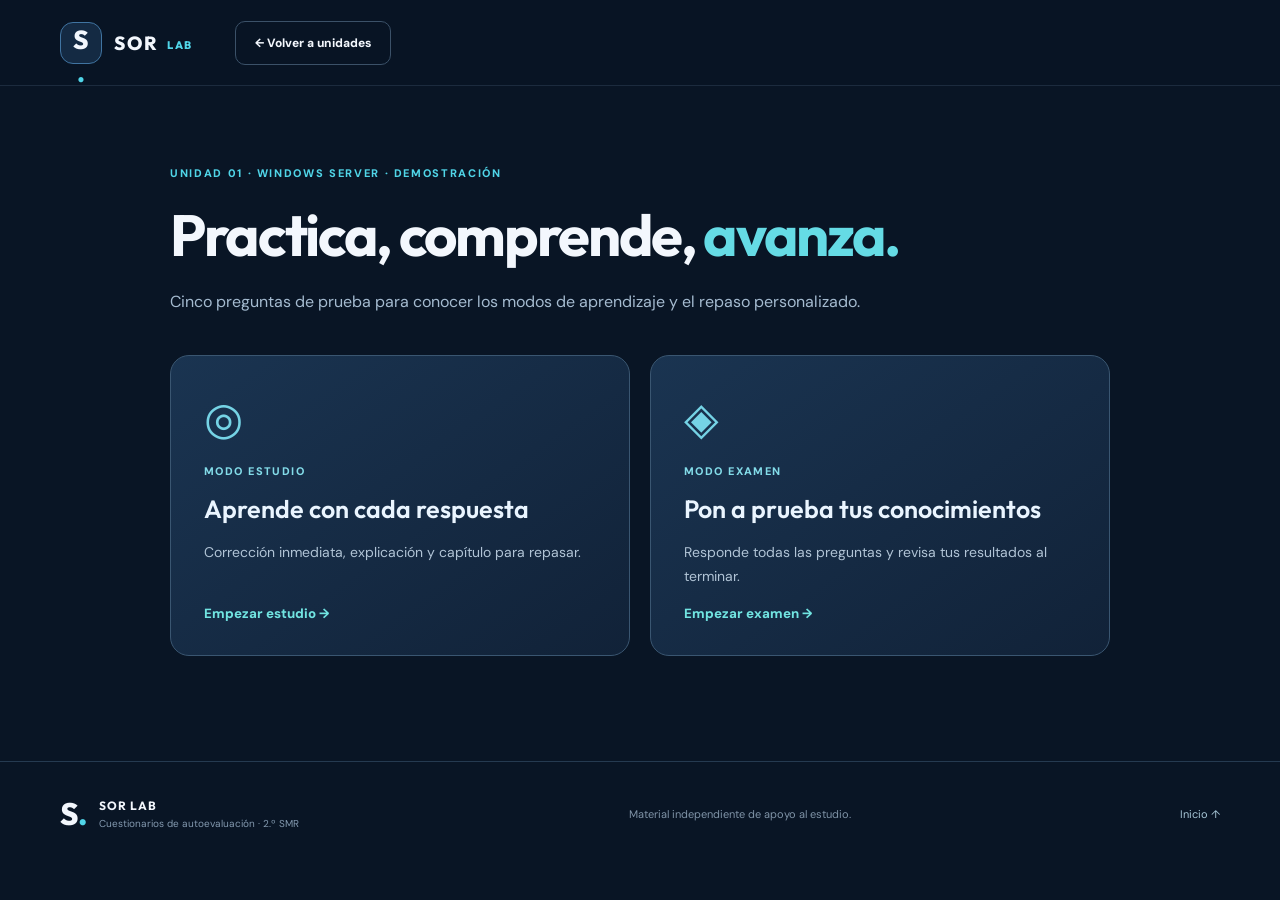
==== quiz.html @ ac34391c "creating demo question for testing" ====
<!doctype html><html lang="es"><head><meta charset="utf-8"><meta name="viewport" content="width=device-width,initial-scale=1"><meta name="theme-color" content="#091525"><title>UT1 · Cuestionario | SOR LAB</title><link rel="stylesheet" href="css/styles.css"><link rel="stylesheet" href="css/quiz.css"><script src="js/quiz.js" defer></script></head><body>
<header class="site-header"><div class="shell nav"><a class="brand" href="index.html"><span class="brand-mark">S<span class="brand-dot">.</span></span><span class="brand-copy">SOR <small>LAB</small></span></a><a class="nav-cta" href="index.html#unidades">← Volver a unidades</a></div></header>
<main class="shell quiz-shell"><span class="section-kicker">UNIDAD 01 · WINDOWS SERVER · DEMOSTRACIÓN</span><h1>Practica, comprende, <span>avanza.</span></h1><p class="quiz-intro">Cinco preguntas de prueba para conocer los modos de aprendizaje y el repaso personalizado.</p>
<section id="modes" class="mode-grid"><button class="mode-card" data-mode="study"><span class="mode-symbol">◎</span><small>MODO ESTUDIO</small><strong>Aprende con cada respuesta</strong><span>Corrección inmediata, explicación y capítulo para repasar.</span><em>Empezar estudio →</em></button><button class="mode-card" data-mode="exam"><span class="mode-symbol">◈</span><small>MODO EXAMEN</small><strong>Pon a prueba tus conocimientos</strong><span>Responde todas las preguntas y revisa tus resultados al terminar.</span><em>Empezar examen →</em></button></section>
<section id="play" class="quiz-panel hidden" aria-live="polite"><div class="quiz-meta"><span id="mode-label"></span><span id="counter"></span></div><div class="progress" id="progress" role="progressbar" aria-label="Progreso" aria-valuemin="0" aria-valuemax="100" aria-valuenow="0"><span id="bar"></span></div><p id="topic" class="section-kicker"></p><h2 id="question"></h2><div id="options" class="options"></div><div id="feedback" class="feedback hidden" aria-live="polite"></div><div class="quiz-actions"><button class="button button-ghost" id="exit">Salir</button><button class="button button-primary" id="next" disabled>Comprobar respuesta</button></div></section>
<section id="results" class="quiz-panel hidden"><span class="section-kicker">TU RESULTADO · UT1</span><h2 id="result-title"></h2><p class="score" id="score"></p><p id="summary"></p><h3>Tu mapa de repaso</h3><div id="chapters"></div><h3>Revisión de respuestas</h3><div id="review"></div><div class="quiz-actions"><button class="button button-ghost" id="retry">Repasar mis errores</button><button class="button button-primary" id="again">Nuevo intento →</button></div><p class="privacy">Tus respuestas no se envían a ningún servidor.</p></section>
<div id="error" class="error hidden" role="alert"></div></main>
<footer class="site-footer"><div class="shell footer-inner"><div class="footer-brand"><span class="footer-logo">S<span>.</span></span><div><strong>SOR LAB</strong><small>Cuestionarios de autoevaluación · 2.º SMR</small></div></div><p>Material independiente de apoyo al estudio.</p><a href="index.html">Inicio ↑</a></div></footer></body></html>
---- css/styles.css ----
@import url('https://fonts.googleapis.com/css2?family=DM+Sans:wght@400;500;600;700;800&family=Outfit:wght@400;500;600;700;800&display=swap');
:root{color-scheme:dark;--bg:#091525;--panel:#101f32;--panel2:#12243a;--line:#263a50;--text:#f3f7fd;--muted:#a1b1c5;--cyan:#50d5e8;--blue:#5086ff;--radius:20px}*{box-sizing:border-box}html{scroll-behavior:smooth}body{margin:0;background:var(--bg);color:var(--text);font-family:'DM Sans',system-ui,sans-serif;overflow-x:hidden}a{color:inherit;text-decoration:none}button,a{-webkit-tap-highlight-color:transparent}a:focus-visible{outline:3px solid var(--cyan);outline-offset:5px}.shell{width:min(1160px,calc(100% - 64px));margin-inline:auto}.ambient{position:absolute;z-index:-1;pointer-events:none;filter:blur(95px);border-radius:50%;opacity:.23}.ambient-one{width:650px;height:520px;top:30px;right:-250px;background:#1e4ca0}.ambient-two{width:440px;height:300px;top:460px;left:-260px;background:#147e90}.site-header{border-bottom:1px solid #1c2b3e;background:#091525df;backdrop-filter:blur(14px);position:relative;z-index:5}.nav{height:85px;display:flex;align-items:center;gap:42px}.brand{display:flex;align-items:center;gap:12px}.brand-mark{display:grid;place-items:center;width:42px;height:42px;border:1px solid #4074a1;border-radius:13px;background:#142a43;font:800 26px Outfit}.brand-dot,.heading-dot,.footer-logo span{color:var(--cyan)}.brand-copy{font:800 19px Outfit;letter-spacing:.1em}.brand-copy small{color:var(--cyan);font-size:11px;vertical-align:middle;margin-left:2px}.nav-links{display:flex;gap:33px;margin-left:auto}.nav-links a{color:#c0ccda;font-size:13px;font-weight:700}.nav-links a:hover{color:white}.nav-cta{padding:13px 19px;border:1px solid #3b5168;border-radius:10px;font-size:12px;font-weight:800;white-space:nowrap}.nav-cta span{color:var(--cyan);margin-left:9px}.hero{min-height:605px;display:grid;grid-template-columns:1fr 1fr;gap:38px;align-items:center;padding-top:65px;padding-bottom:73px}.eyebrow,.section-kicker{color:var(--cyan);font-size:11px;font-weight:800;letter-spacing:.15em}.eyebrow{display:flex;align-items:center;gap:10px;white-space:nowrap}.pulse{width:7px;height:7px;border-radius:50%;background:#64d7ca;box-shadow:0 0 0 5px #64d7ca18}.eyebrow-line{width:25px;height:1px;background:#4a637c}h1,h2,h3,p{margin-top:0}.hero h1{font:700 clamp(43px,4.3vw,63px)/1.13 Outfit,sans-serif;letter-spacing:-.045em;margin:25px 0 23px}.hero h1 span{background:linear-gradient(95deg,#73b9ff,#52e4df);background-clip:text;-webkit-background-clip:text;color:transparent}.hero-description{max-width:510px;color:#b0bfd0;font-size:16px;line-height:1.85}.hero-description strong{color:#e5f1fc;font-weight:700}.hero-actions{display:flex;flex-wrap:wrap;gap:13px;margin-top:31px}.button{display:inline-flex;align-items:center;justify-content:center;gap:20px;padding:15px 22px;border-radius:10px;font-size:13px;font-weight:800;transition:transform .2s,background .2s}.button:hover{transform:translateY(-3px)}.button-primary{background:linear-gradient(120deg,#5d95ff,#48c9e1);color:#07172a;box-shadow:0 12px 35px #357dc028}.button-ghost{border:1px solid #385068;color:#e7eff8}.hero-note{margin-top:25px;font-size:12px;color:#8fa5ba;display:flex;align-items:center;gap:8px}.note-icon{color:#60ddca}.hero-visual{height:440px;position:relative;display:grid;place-items:center}.orbit{position:absolute;border:1px solid #24415b;border-radius:50%;width:465px;height:465px;opacity:.55}.orbit-two{width:370px;height:370px;opacity:.5}.preview-card{width:min(405px,95%);background:#14263b;border:1px solid #35516a;border-radius:18px;box-shadow:0 30px 90px #020b18a8;transform:rotate(2deg);overflow:hidden;z-index:1}.preview-head{height:46px;border-bottom:1px solid #2b4257;display:flex;align-items:center;justify-content:space-between;padding:0 18px;font-size:9px;letter-spacing:.1em;font-weight:800;color:#a8bbcf}.preview-dots{display:flex;gap:5px}.preview-dots i{width:7px;height:7px;border-radius:50%;background:#54738d}.preview-dots i:first-child{background:#f27b7d}.preview-dots i:nth-child(2){background:#f3c16c}.preview-dots i:nth-child(3){background:#6fd5bb}.preview-symbol{font-size:17px;color:#79a9ca}.preview-content{padding:28px}.preview-meta{display:flex;justify-content:space-between;color:#79dce5;font-size:10px;letter-spacing:.1em;font-weight:800}.preview-meta span:last-child{color:#849db5}.preview-progress{height:5px;background:#284258;border-radius:10px;margin:15px 0 27px}.preview-progress span{display:block;width:23%;height:100%;border-radius:10px;background:#62cfe6}.preview-content h2{font:600 23px/1.38 Outfit;margin-bottom:24px;letter-spacing:-.025em}.preview-answer{display:flex;align-items:center;gap:13px;background:#1b3148;border:1px solid #35506a;border-radius:10px;padding:13px 12px;margin-top:10px;font-size:11px;font-weight:700;color:#c1d1e0}.answer-letter{border:1px solid #4b6680;border-radius:6px;width:26px;height:26px;display:grid;place-items:center;flex-shrink:0}.preview-answer.chosen{border-color:#4bd6be;background:#153c47;color:#e6fff9}.chosen .answer-letter{border-color:#4bd6be;color:#7af0d7}.answer-check{margin-left:auto;color:#72e7d2;font-size:17px}.floating-tag{position:absolute;z-index:2;background:#203b54;border:1px solid #46647e;padding:13px 16px;border-radius:10px;box-shadow:0 10px 25px #0005;font-size:10px;letter-spacing:.08em;font-weight:800}.floating-tag-top{top:10px;right:-10px;transform:rotate(5deg)}.floating-tag-bottom{bottom:5px;left:3px;transform:rotate(-6deg)}.tag-spark{color:#74dbe5;font-size:18px;margin-right:8px}.tag-check{color:#77ebca;font-size:18px;margin-right:8px}.stats-band{background:#0e1d30;border-block:1px solid #23374b}.stats-grid{display:grid;grid-template-columns:repeat(3,1fr);padding:25px 0;position:relative}.stats-grid>div{display:flex;align-items:center;gap:18px;justify-content:center;border-right:1px solid #2b4157}.stats-grid>div:last-of-type{border:0}.stats-grid strong{font:700 29px Outfit;color:#eaf4ff}.stats-grid span{font-size:12px;color:#a1b4c8}.stats-grid>p{position:absolute;bottom:-25px;right:0;font-size:10px;color:#6c8298}.units-section{padding-top:113px;padding-bottom:100px;scroll-margin-top:30px}.section-top{display:flex;justify-content:space-between;align-items:end;gap:30px;margin-bottom:38px}.section-top h2,.method-heading h2{font:700 clamp(34px,3.4vw,48px)/1.2 Outfit;letter-spacing:-.04em;margin:12px 0}.section-top p,.method-heading p{color:#a5b7ca;line-height:1.7;font-size:14px;max-width:570px;margin:0}.section-count{font-size:11px;letter-spacing:.1em;color:#6c8aa5;white-space:nowrap;margin-bottom:8px}.units-grid{display:grid;grid-template-columns:repeat(3,minmax(0,1fr));gap:18px}.unit-card{min-height:320px;padding:26px;border:1px solid #293d53;border-radius:17px;background:linear-gradient(150deg,#14243a,#0f1d30);display:flex;flex-direction:column;transition:border-color .2s,transform .2s}.unit-card:hover{border-color:#49728f;transform:translateY(-4px)}.unit-card.featured{background:linear-gradient(155deg,#1b3455,#10233b);border-color:#4d7ba3}.unit-card-top{display:flex;align-items:center;justify-content:space-between;gap:8px}.unit-index{font-size:10px;letter-spacing:.12em;font-weight:800;color:#8fb0cd}.status{font-size:9px;font-weight:800;letter-spacing:.05em;color:#8da3b9;background:#22364b;padding:7px 9px;border-radius:5px;white-space:nowrap}.status-design{color:#7edfe7;background:#17434e}.unit-icon{width:49px;height:49px;border-radius:12px;display:grid;place-items:center;font-size:26px;margin-top:27px;margin-bottom:20px}.icon-blue{background:#234c83;color:#7eb9ff}.icon-purple{background:#39305d;color:#baa2ff}.icon-mint{background:#1a4a4b;color:#7be1ce}.icon-orange{background:#5a3b2a;color:#ffc18c}.icon-pink{background:#542f4d;color:#ffaddb}.unit-card h3{font:600 25px/1.17 Outfit;letter-spacing:-.02em;margin-bottom:12px}.unit-card p{color:#9eb0c3;font-size:12px;line-height:1.65;margin-bottom:20px}.card-bottom{margin-top:auto;padding-top:18px;border-top:1px solid #2d4056;display:flex;justify-content:space-between;align-items:center;color:#83a3bd;font-size:11px}.card-arrow{display:grid;place-items:center;width:30px;height:30px;border:1px solid #4e7693;border-radius:8px;color:#70d7e4;font-size:18px}.card-arrow.muted{opacity:.45}.availability-note{font-size:12px;color:#829bb1;margin:22px 0 0}.availability-note span{color:#63c5d7;margin-right:5px}.method-section{background:#0e1e31;border-block:1px solid #22364c;padding:94px 0;scroll-margin-top:30px}.method-heading{text-align:center}.method-heading h2 em{font-style:normal;color:#65cddf}.method-heading p{margin:0 auto}.method-grid{display:grid;grid-template-columns:repeat(2,minmax(0,1fr));gap:22px;margin-top:44px}.method-card{background:#13263b;border:1px solid #30465b;border-radius:19px;padding:34px 38px;position:relative;overflow:hidden}.method-number{color:#79b9d4;font-size:10px;letter-spacing:.12em;font-weight:800}.method-illustration{font:700 65px Outfit;position:absolute;right:40px;top:25px;opacity:.7}.study{color:#60cde5}.exam{color:#9b9aff}.method-card h3{font:600 27px Outfit;margin:80px 0 12px;letter-spacing:-.02em}.method-card p{color:#a9bbcc;line-height:1.7;font-size:13px;max-width:420px}.method-pill{display:inline-block;border:1px solid #3d6078;border-radius:30px;padding:8px 13px;font-size:10px;color:#b8d5e6;margin-top:10px}.method-disclaimer{text-align:center;color:#7990a6;font-size:11px;margin:23px 0 0}.closing{padding-top:85px;padding-bottom:90px}.closing-inner{text-align:center;background:linear-gradient(115deg,#173554,#143e4a);border:1px solid #346379;border-radius:22px;padding:60px 24px;position:relative;overflow:hidden}.closing-glow{position:absolute;width:350px;height:200px;background:#3788bb44;filter:blur(70px);right:0;top:-60px}.closing-inner>*:not(.closing-glow){position:relative}.closing h2{font:700 clamp(30px,3.2vw,43px)/1.25 Outfit;letter-spacing:-.035em;margin:15px 0 27px}.closing h2 span{color:#8be0e8}.site-footer{border-top:1px solid #253a50;padding:32px 0}.footer-inner{display:flex;align-items:center;justify-content:space-between;gap:25px}.footer-brand{display:flex;align-items:center;gap:12px}.footer-logo{font:800 31px Outfit}.footer-brand strong{display:block;font:700 12px Outfit;letter-spacing:.08em}.footer-brand small{display:block;color:#849ab0;font-size:10px;margin-top:4px}.footer-inner>p{color:#7f93a7;font-size:11px;margin:0;max-width:380px}.footer-inner>a{font-size:11px;color:#a7c6d7;white-space:nowrap}@media(max-width:950px){.hero{grid-template-columns:1fr;padding-top:70px}.hero-copy{text-align:center}.eyebrow,.hero-actions,.hero-note{justify-content:center}.hero-description{margin-inline:auto}.hero-visual{margin-top:10px}.units-grid{grid-template-columns:repeat(2,minmax(0,1fr))}.nav-links{display:none}.nav-cta{margin-left:auto}.stats-grid>div{gap:10px}}@media(max-width:600px){.shell{width:min(100% - 34px,1160px)}.nav{height:72px}.nav-cta{padding:11px;font-size:11px}.brand-copy{font-size:16px}.hero{padding-top:60px;padding-bottom:55px;gap:0}.hero h1{font-size:43px}.hero-description{font-size:14px}.eyebrow{font-size:9px;gap:6px}.hero-visual{height:380px}.preview-card{width:94%}.preview-content{padding:19px}.preview-content h2{font-size:20px}.floating-tag-top{right:0;top:2px}.floating-tag-bottom{left:0;bottom:3px}.orbit{width:340px;height:340px}.orbit-two{width:270px;height:270px}.stats-grid{grid-template-columns:repeat(3,1fr);gap:5px}.stats-grid>div{flex-direction:column;gap:5px;text-align:center}.stats-grid strong{font-size:23px}.stats-grid span{font-size:10px}.units-section{padding-top:85px;padding-bottom:65px}.section-top{align-items:start}.section-count{display:none}.units-grid,.method-grid{grid-template-columns:1fr}.unit-card{min-height:300px}.method-section{padding:70px 0}.method-card{padding:27px}.method-card h3{margin-top:65px}.closing{padding-block:60px}.closing-inner{padding:45px 17px}.footer-inner{flex-direction:column;text-align:center}.footer-brand{text-align:left}}
@media(prefers-reduced-motion:reduce){html{scroll-behavior:auto}*,*::before,*::after{transition:none!important}}
---- css/quiz.css ----
.hidden{display:none!important}.quiz-shell{max-width:940px;padding-top:75px;padding-bottom:100px;min-height:75vh}.quiz-shell h1{font:700 clamp(36px,5vw,58px)/1.14 Outfit,sans-serif;letter-spacing:-.04em;margin:20px 0}.quiz-shell h1 span{color:#65dbe5}.quiz-intro{color:#a5bbd0;line-height:1.8;margin-bottom:38px}.mode-grid{display:grid;grid-template-columns:repeat(2,1fr);gap:20px}.mode-card{background:linear-gradient(145deg,#1a3451,#112238);border:1px solid #3a5671;border-radius:19px;padding:33px;text-align:left;color:#eaf5ff;display:flex;flex-direction:column;align-items:flex-start;gap:16px;min-height:300px;cursor:pointer;font-family:inherit}.mode-card:hover,.mode-card:focus-visible{border-color:#63d7e6;transform:translateY(-3px)}.mode-symbol{font-size:45px;color:#75d3e5}.mode-card small{font-size:11px;letter-spacing:.13em;color:#83dce9;font-weight:800}.mode-card strong{font:600 25px/1.25 Outfit,sans-serif}.mode-card>span:not(.mode-symbol){color:#b1c4d6;font-size:14px;line-height:1.7}.mode-card em{font-style:normal;font-weight:800;color:#71e4e1;margin-top:auto}.quiz-panel{background:linear-gradient(145deg,#162d46,#102037);border:1px solid #36546d;border-radius:20px;padding:clamp(22px,4vw,42px)}.quiz-meta{display:flex;justify-content:space-between;color:#8ad9e8;font-size:11px;font-weight:800;letter-spacing:.1em}.progress{height:7px;border-radius:10px;background:#2b4157;margin:23px 0 32px;overflow:hidden}.progress span{display:block;width:0;height:100%;background:linear-gradient(90deg,#6b9fff,#5ae0d4);transition:width .2s}.quiz-panel h2{font:600 clamp(22px,3vw,33px)/1.35 Outfit,sans-serif;margin:16px 0 26px}.options{display:grid;gap:12px}.answer{width:100%;text-align:left;display:flex;align-items:center;gap:14px;background:#1b344d;border:1px solid #3c5872;border-radius:11px;color:#eaf5ff;padding:16px;cursor:pointer;font:600 14px/1.55 inherit}.answer:hover:not(:disabled){border-color:#8ed4ed}.answer:focus-visible{outline:2px solid #70e1db;outline-offset:2px}.answer.selected{border-color:#6bbaff;background:#224563}.answer.correct{border-color:#57e0b9;background:#173e45}.answer.wrong{border-color:#f3a3aa;background:#50303b}.answer:disabled{cursor:default}.letter{display:grid;place-items:center;flex:none;width:29px;height:29px;border:1px solid #59768f;border-radius:7px;font-weight:800;color:#9bd8ed}.feedback{border:1px solid #487a81;background:#173b46;border-radius:12px;margin-top:22px;padding:20px;color:#d9f3f3;line-height:1.7;font-size:14px}.feedback.bad{border-color:#a16a79;background:#412f3c}.feedback strong{display:block;margin-bottom:8px}.feedback small{display:block;margin-top:10px;color:#b4dbe5}.quiz-actions{display:flex;justify-content:space-between;flex-wrap:wrap;gap:12px;margin-top:30px}.quiz-actions button{cursor:pointer;font-family:inherit}.quiz-actions button:disabled{opacity:.4;cursor:not-allowed}.score{font:700 43px Outfit,sans-serif;color:#6de3d7;margin:10px 0}.quiz-panel h3{font:600 23px Outfit,sans-serif;margin:32px 0 15px}.chapter-row,.review-row{border:1px solid #38536b;border-radius:12px;padding:17px 19px;margin-top:11px;background:#1a324a}.chapter-row{display:flex;justify-content:space-between;gap:15px}.chapter-row span{color:#b1c6d8}.review-row strong{display:block;line-height:1.6}.review-row p{color:#bbcedc;font-size:13px;line-height:1.65;margin:10px 0}.review-row small{color:#87dce3}.review-state{font-size:11px;font-weight:800;color:#70e2c1;letter-spacing:.08em;margin-bottom:8px}.review-state.bad{color:#ffb3b3}.privacy{font-size:11px;color:#829ab0;margin-top:22px}.error{padding:20px;border:1px solid #e99aa4;background:#492d3b;border-radius:12px;margin-top:20px}@media(max-width:650px){.mode-grid{grid-template-columns:1fr}.quiz-shell{padding-top:48px}.quiz-actions .button{flex:1}.chapter-row{flex-direction:column}}
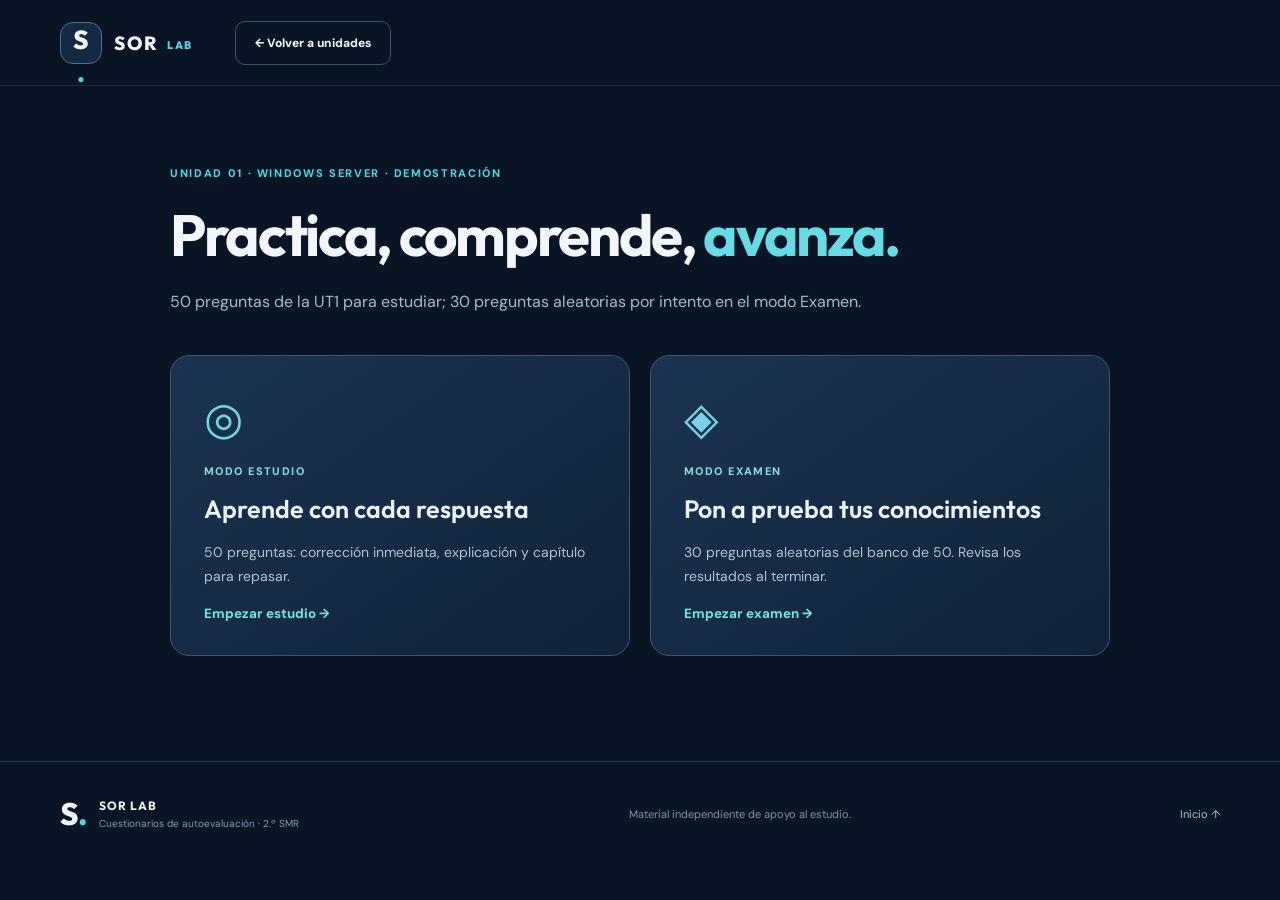
==== commit bf8cbb71: "added all question for first  unit" ====
--- a/quiz.html
+++ b/quiz.html
@@ -1,8 +1,8 @@
 <!doctype html><html lang="es"><head><meta charset="utf-8"><meta name="viewport" content="width=device-width,initial-scale=1"><meta name="theme-color" content="#091525"><title>UT1 · Cuestionario | SOR LAB</title><link rel="stylesheet" href="css/styles.css"><link rel="stylesheet" href="css/quiz.css"><script src="js/quiz.js" defer></script></head><body>
 <header class="site-header"><div class="shell nav"><a class="brand" href="index.html"><span class="brand-mark">S<span class="brand-dot">.</span></span><span class="brand-copy">SOR <small>LAB</small></span></a><a class="nav-cta" href="index.html#unidades">← Volver a unidades</a></div></header>
-<main class="shell quiz-shell"><span class="section-kicker">UNIDAD 01 · WINDOWS SERVER · DEMOSTRACIÓN</span><h1>Practica, comprende, <span>avanza.</span></h1><p class="quiz-intro">Cinco preguntas de prueba para conocer los modos de aprendizaje y el repaso personalizado.</p>
-<section id="modes" class="mode-grid"><button class="mode-card" data-mode="study"><span class="mode-symbol">◎</span><small>MODO ESTUDIO</small><strong>Aprende con cada respuesta</strong><span>Corrección inmediata, explicación y capítulo para repasar.</span><em>Empezar estudio →</em></button><button class="mode-card" data-mode="exam"><span class="mode-symbol">◈</span><small>MODO EXAMEN</small><strong>Pon a prueba tus conocimientos</strong><span>Responde todas las preguntas y revisa tus resultados al terminar.</span><em>Empezar examen →</em></button></section>
-<section id="play" class="quiz-panel hidden" aria-live="polite"><div class="quiz-meta"><span id="mode-label"></span><span id="counter"></span></div><div class="progress" id="progress" role="progressbar" aria-label="Progreso" aria-valuemin="0" aria-valuemax="100" aria-valuenow="0"><span id="bar"></span></div><p id="topic" class="section-kicker"></p><h2 id="question"></h2><div id="options" class="options"></div><div id="feedback" class="feedback hidden" aria-live="polite"></div><div class="quiz-actions"><button class="button button-ghost" id="exit">Salir</button><button class="button button-primary" id="next" disabled>Comprobar respuesta</button></div></section>
-<section id="results" class="quiz-panel hidden"><span class="section-kicker">TU RESULTADO · UT1</span><h2 id="result-title"></h2><p class="score" id="score"></p><p id="summary"></p><h3>Tu mapa de repaso</h3><div id="chapters"></div><h3>Revisión de respuestas</h3><div id="review"></div><div class="quiz-actions"><button class="button button-ghost" id="retry">Repasar mis errores</button><button class="button button-primary" id="again">Nuevo intento →</button></div><p class="privacy">Tus respuestas no se envían a ningún servidor.</p></section>
+<main class="shell quiz-shell"><span class="section-kicker">UNIDAD 01 · WINDOWS SERVER · DEMOSTRACIÓN</span><h1>Practica, comprende, <span>avanza.</span></h1><p class="quiz-intro">50 preguntas de la UT1 para estudiar; 30 preguntas aleatorias por intento en el modo Examen.</p>
+<section id="modes" class="mode-grid"><button class="mode-card" data-mode="study"><span class="mode-symbol">◎</span><small>MODO ESTUDIO</small><strong>Aprende con cada respuesta</strong><span>50 preguntas: corrección inmediata, explicación y capítulo para repasar.</span><em>Empezar estudio →</em></button><button class="mode-card" data-mode="exam"><span class="mode-symbol">◈</span><small>MODO EXAMEN</small><strong>Pon a prueba tus conocimientos</strong><span>30 preguntas aleatorias del banco de 50. Revisa los resultados al terminar.</span><em>Empezar examen →</em></button></section>
+<section id="play" class="quiz-panel hidden" aria-live="polite"><div class="quiz-meta"><span id="mode-label"></span><span id="counter"></span></div><div class="progress" id="progress" role="progressbar" aria-label="Progreso" aria-valuemin="0" aria-valuemax="100" aria-valuenow="0"><span id="bar"></span></div><div id="mode-hint" class="mode-hint" role="status"></div><p id="topic" class="section-kicker"></p><h2 id="question"></h2><div id="options" class="options"></div><div id="feedback" class="feedback hidden" aria-live="polite"></div><div class="quiz-actions"><button class="button button-ghost" id="exit">Salir</button><button class="button button-primary" id="next" disabled>Comprobar respuesta</button></div></section>
+<section id="results" class="quiz-panel hidden"><span class="section-kicker" id="results-kicker">TU RESULTADO · UT1</span><h2 id="result-title"></h2><p class="score" id="score"></p><p id="summary"></p><h3>Tu mapa de repaso</h3><div id="chapters"></div><h3>Revisión de respuestas</h3><div id="review"></div><div class="quiz-actions"><button class="button button-ghost" id="retry">Repasar mis errores</button><button class="button button-primary" id="again">Nuevo intento →</button></div><p class="privacy">Tus respuestas no se envían a ningún servidor.</p></section>
 <div id="error" class="error hidden" role="alert"></div></main>
 <footer class="site-footer"><div class="shell footer-inner"><div class="footer-brand"><span class="footer-logo">S<span>.</span></span><div><strong>SOR LAB</strong><small>Cuestionarios de autoevaluación · 2.º SMR</small></div></div><p>Material independiente de apoyo al estudio.</p><a href="index.html">Inicio ↑</a></div></footer></body></html>
--- a/css/quiz.css
+++ b/css/quiz.css
@@ -1,2 +1,10 @@
 
 .hidden{display:none!important}.quiz-shell{max-width:940px;padding-top:75px;padding-bottom:100px;min-height:75vh}.quiz-shell h1{font:700 clamp(36px,5vw,58px)/1.14 Outfit,sans-serif;letter-spacing:-.04em;margin:20px 0}.quiz-shell h1 span{color:#65dbe5}.quiz-intro{color:#a5bbd0;line-height:1.8;margin-bottom:38px}.mode-grid{display:grid;grid-template-columns:repeat(2,1fr);gap:20px}.mode-card{background:linear-gradient(145deg,#1a3451,#112238);border:1px solid #3a5671;border-radius:19px;padding:33px;text-align:left;color:#eaf5ff;display:flex;flex-direction:column;align-items:flex-start;gap:16px;min-height:300px;cursor:pointer;font-family:inherit}.mode-card:hover,.mode-card:focus-visible{border-color:#63d7e6;transform:translateY(-3px)}.mode-symbol{font-size:45px;color:#75d3e5}.mode-card small{font-size:11px;letter-spacing:.13em;color:#83dce9;font-weight:800}.mode-card strong{font:600 25px/1.25 Outfit,sans-serif}.mode-card>span:not(.mode-symbol){color:#b1c4d6;font-size:14px;line-height:1.7}.mode-card em{font-style:normal;font-weight:800;color:#71e4e1;margin-top:auto}.quiz-panel{background:linear-gradient(145deg,#162d46,#102037);border:1px solid #36546d;border-radius:20px;padding:clamp(22px,4vw,42px)}.quiz-meta{display:flex;justify-content:space-between;color:#8ad9e8;font-size:11px;font-weight:800;letter-spacing:.1em}.progress{height:7px;border-radius:10px;background:#2b4157;margin:23px 0 32px;overflow:hidden}.progress span{display:block;width:0;height:100%;background:linear-gradient(90deg,#6b9fff,#5ae0d4);transition:width .2s}.quiz-panel h2{font:600 clamp(22px,3vw,33px)/1.35 Outfit,sans-serif;margin:16px 0 26px}.options{display:grid;gap:12px}.answer{width:100%;text-align:left;display:flex;align-items:center;gap:14px;background:#1b344d;border:1px solid #3c5872;border-radius:11px;color:#eaf5ff;padding:16px;cursor:pointer;font:600 14px/1.55 inherit}.answer:hover:not(:disabled){border-color:#8ed4ed}.answer:focus-visible{outline:2px solid #70e1db;outline-offset:2px}.answer.selected{border-color:#6bbaff;background:#224563}.answer.correct{border-color:#57e0b9;background:#173e45}.answer.wrong{border-color:#f3a3aa;background:#50303b}.answer:disabled{cursor:default}.letter{display:grid;place-items:center;flex:none;width:29px;height:29px;border:1px solid #59768f;border-radius:7px;font-weight:800;color:#9bd8ed}.feedback{border:1px solid #487a81;background:#173b46;border-radius:12px;margin-top:22px;padding:20px;color:#d9f3f3;line-height:1.7;font-size:14px}.feedback.bad{border-color:#a16a79;background:#412f3c}.feedback strong{display:block;margin-bottom:8px}.feedback small{display:block;margin-top:10px;color:#b4dbe5}.quiz-actions{display:flex;justify-content:space-between;flex-wrap:wrap;gap:12px;margin-top:30px}.quiz-actions button{cursor:pointer;font-family:inherit}.quiz-actions button:disabled{opacity:.4;cursor:not-allowed}.score{font:700 43px Outfit,sans-serif;color:#6de3d7;margin:10px 0}.quiz-panel h3{font:600 23px Outfit,sans-serif;margin:32px 0 15px}.chapter-row,.review-row{border:1px solid #38536b;border-radius:12px;padding:17px 19px;margin-top:11px;background:#1a324a}.chapter-row{display:flex;justify-content:space-between;gap:15px}.chapter-row span{color:#b1c6d8}.review-row strong{display:block;line-height:1.6}.review-row p{color:#bbcedc;font-size:13px;line-height:1.65;margin:10px 0}.review-row small{color:#87dce3}.review-state{font-size:11px;font-weight:800;color:#70e2c1;letter-spacing:.08em;margin-bottom:8px}.review-state.bad{color:#ffb3b3}.privacy{font-size:11px;color:#829ab0;margin-top:22px}.error{padding:20px;border:1px solid #e99aa4;background:#492d3b;border-radius:12px;margin-top:20px}@media(max-width:650px){.mode-grid{grid-template-columns:1fr}.quiz-shell{padding-top:48px}.quiz-actions .button{flex:1}.chapter-row{flex-direction:column}}
+
+/* Distinción pedagógica entre modos */
+.mode-hint{border-radius:11px;padding:13px 17px;margin-bottom:25px;font-size:13px;line-height:1.65;font-weight:600}
+.hint-study{background:#153c3e;border:1px solid #347d7c;color:#b7f3e7}
+.hint-exam{background:#292f50;border:1px solid #6871b6;color:#d5dcff}
+.study-score{font-size:clamp(22px,3.6vw,33px);color:#a6e9e1}
+
+.study-score{font-size:clamp(22px,3.5vw,34px);color:#a6e9e1}
